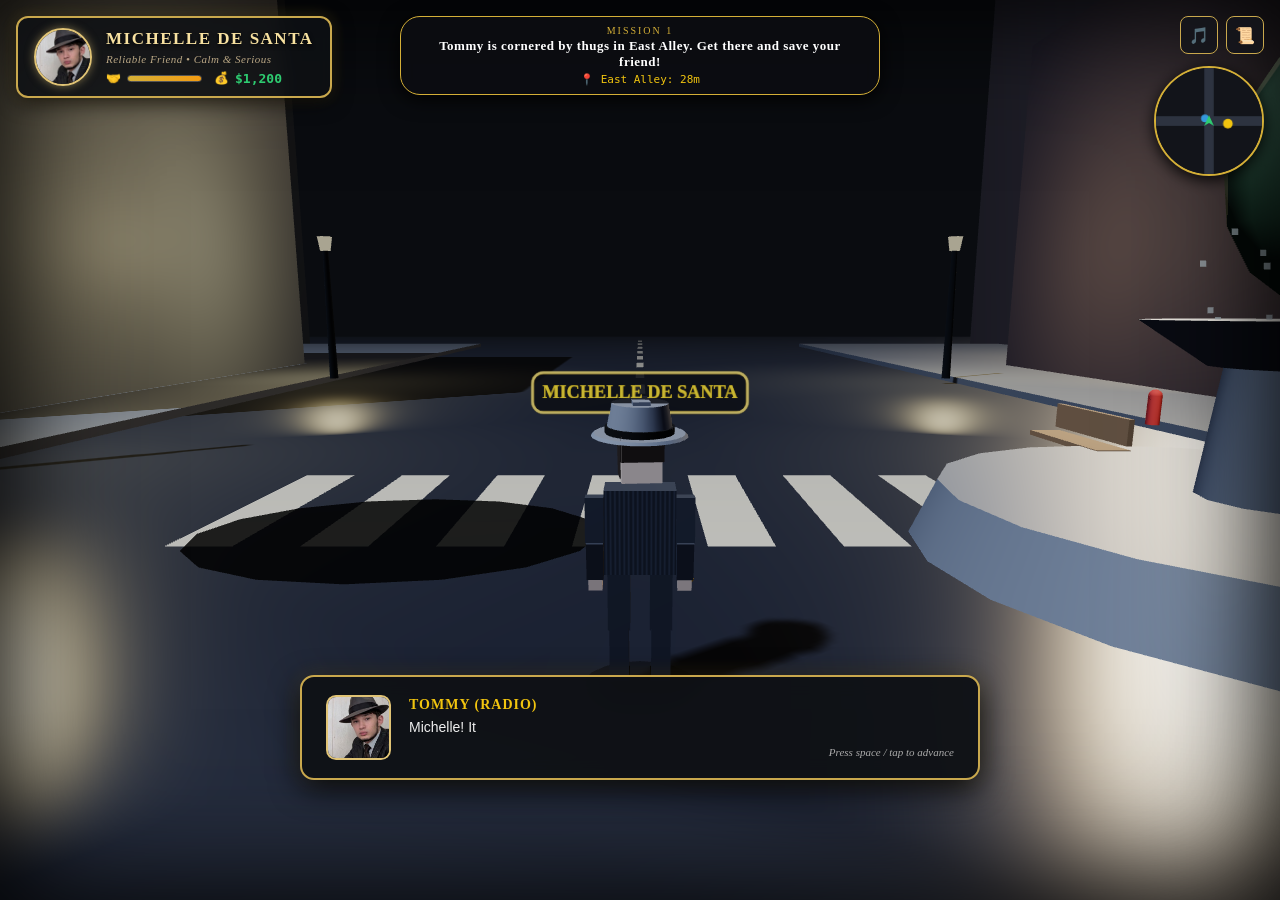
==== index.html @ b55baf25 "Initial commit: Michelle De Santa 3D (macOS, Android APK & Web)" ====
<!DOCTYPE html>
<html lang="en">
<head>
  <meta charset="UTF-8">
  <meta name="viewport" content="width=device-width, initial-scale=1.0, maximum-scale=1.0, user-scalable=no, viewport-fit=cover">
  <meta name="apple-mobile-web-app-capable" content="yes">
  <meta name="apple-mobile-web-app-status-bar-style" content="black-translucent">
  <meta name="theme-color" content="#0d0f12">
  <title>Michelle De Santa 3D — The Syndicate of Loyalty</title>
  <link rel="stylesheet" href="css/game.css">
  <link rel="icon" type="image/png" href="assets/icon.png">
</head>
<body>

  <!-- WebGL Render Canvas -->
  <div id="game-container">
    <canvas id="webgl-canvas"></canvas>
  </div>

  <!-- Film Noir / Bullet Time Vignette -->
  <div id="noir-vignette"></div>

  <!-- Bullet Time Slow-mo Notice -->
  <div id="slowmo-notice">★ CALM & SERIOUS FOCUS ★</div>

  <!-- HUD Interface -->
  <div id="hud">
    <!-- Top Bar -->
    <div class="top-bar">
      <!-- Player Profile Card -->
      <div class="profile-card">
        <div class="avatar-wrapper">
          <img src="assets/michelle_avatar.jpg" alt="Michelle De Santa">
        </div>
        <div class="character-info">
          <div class="char-title">Michelle De Santa</div>
          <div class="char-motto">Reliable Friend • Calm &amp; Serious</div>
          <div class="stats-row">
            <div class="stat-item" title="Loyalty &amp; Respect">
              <span>🤝</span>
              <div class="stat-bar-container">
                <div id="stat-loyalty" class="stat-bar-fill loyalty" style="width: 100%;"></div>
              </div>
            </div>
            <div class="stat-item" title="Not Greedy At All">
              <span>💰</span>
              <span id="stat-cash" class="money-badge">$1,200</span>
            </div>
          </div>
        </div>
      </div>

      <!-- Quick Action Buttons & Minimap -->
      <div class="top-right">
        <div class="quick-buttons">
          <button id="btn-sound" class="icon-btn" title="Toggle Jazz Noir Music &amp; Audio">🎵</button>
          <button id="btn-slide" class="icon-btn" title="View Original Oral Presentation Slide">📜</button>
        </div>

        <div class="minimap-wrapper">
          <canvas id="minimap-canvas"></canvas>
        </div>
      </div>
    </div>

    <!-- Center Mission Objective Banner -->
    <div class="objective-container">
      <div id="objective-tag" class="objective-tag">MISSION 1</div>
      <div id="current-objective" class="objective-text">Tommy is cornered by thugs in East Alley. Save your friend!</div>
      <div id="objective-dist" class="objective-distance">📍 East Alley: 35m</div>
    </div>

    <!-- Context Interaction Hint -->
    <div id="action-hint">[E] Drive De Santa V8</div>

    <!-- Dialogue Box -->
    <div id="dialog-box">
      <div class="dialog-portrait">
        <img id="dialog-avatar" src="assets/michelle_portrait.jpg" alt="Speaker">
      </div>
      <div class="dialog-content">
        <div id="dialog-speaker" class="dialog-speaker">Michelle De Santa</div>
        <div id="dialog-text" class="dialog-text">"You can always count on me in any difficult situation."</div>
        <div class="dialog-prompt">Press space / tap to advance</div>
      </div>
    </div>

    <!-- Car Dashboard (Visible when driving) -->
    <div id="car-hud">
      <div class="car-gauge">
        <div id="gauge-speed" class="gauge-val">0</div>
        <div class="gauge-label">KM/H</div>
      </div>
      <div class="car-gauge">
        <div class="gauge-val" style="color:#2ecc71;">V8</div>
        <div class="gauge-label">ENGINE</div>
      </div>
      <div class="car-gauge">
        <div class="gauge-val" style="color:#d4af37;">[H]</div>
        <div class="gauge-label">HORN</div>
      </div>
    </div>
  </div>

  <!-- Touch / Mobile Controls (Auto-detected or responsive) -->
  <div id="touch-controls">
    <!-- Left Virtual Analog Joystick -->
    <div id="joystick-zone">
      <div id="joystick-knob"></div>
    </div>

    <!-- Right Action Buttons -->
    <div class="touch-action-buttons">
      <div class="touch-btn-row">
        <button id="btn-touch-calm" class="touch-btn" title="Calm Focus">
          <span>🕶️</span>
          <label>Calm</label>
        </button>
        <button id="btn-touch-cash" class="touch-btn" title="Throw Cash (Not Greedy)">
          <span>💵</span>
          <label>Cash</label>
        </button>
      </div>
      <div class="touch-btn-row">
        <button id="btn-touch-punch" class="touch-btn" title="Punch / Horn">
          <span>🥊</span>
          <label>Punch</label>
        </button>
        <button id="btn-touch-jump" class="touch-btn" title="Jump / Handbrake">
          <span>⬆️</span>
          <label>Jump</label>
        </button>
        <button id="btn-touch-drive" class="touch-btn" style="border-color:#2ecc71;" title="Drive / Exit Car">
          <span>🚗</span>
          <label>Drive</label>
        </button>
      </div>
    </div>
  </div>

  <!-- Toast Notifications -->
  <div id="toast">Mission Complete!</div>

  <!-- Original Presentation Slide Modal -->
  <div id="slide-modal">
    <div class="modal-content">
      <div class="modal-header">
        <h3 class="modal-title">Oral Presentation: Michelle De Santa (Original Reference)</h3>
        <button id="modal-close" class="close-btn">&times;</button>
      </div>
      <div class="modal-body">
        <img src="assets/michelle_slide.jpg" alt="Michelle De Santa Oral Presentation">
      </div>
      <div class="modal-footer">
        <strong>Character Lore:</strong> Michelle De Santa is young, medium height, good-looking with short dark hair, small beard, earring, striped suit, tie, grey hat, and a big ring. Very reliable, calm &amp; serious, not greedy at all, interesting and never boring!
      </div>
    </div>
  </div>

  <!-- Scripts -->
  <script src="js/three.min.js"></script>
  <script src="js/audio.js"></script>
  <script src="js/character.js"></script>
  <script src="js/vehicle.js"></script>
  <script src="js/city.js"></script>
  <script src="js/missions.js"></script>
  <script src="js/game.js"></script>
</body>
</html>
---- css/game.css ----
* {
  box-sizing: border-box;
  margin: 0;
  padding: 0;
  user-select: none;
  -webkit-user-select: none;
}

html, body {
  width: 100%;
  height: 100%;
  overflow: hidden;
  background-color: #0d0f12;
  font-family: 'Cinzel', 'Playfair Display', 'Georgia', serif, -apple-system, sans-serif;
  color: #f5eedc;
}

#game-container {
  position: absolute;
  top: 0;
  left: 0;
  width: 100%;
  height: 100%;
  overflow: hidden;
}

#webgl-canvas {
  width: 100%;
  height: 100%;
  display: block;
}

/* Vignette overlay for film noir effect */
#noir-vignette {
  position: absolute;
  top: 0;
  left: 0;
  width: 100%;
  height: 100%;
  pointer-events: none;
  box-shadow: inset 0 0 100px rgba(0, 0, 0, 0.8), inset 0 0 160px rgba(0, 0, 0, 0.6);
  z-index: 10;
  transition: all 0.5s ease;
}

#noir-vignette.calm-focus {
  box-shadow: inset 0 0 140px rgba(218, 165, 32, 0.4), inset 0 0 220px rgba(0, 0, 0, 0.95);
  background: radial-gradient(circle, transparent 60%, rgba(218, 165, 32, 0.15) 100%);
}

/* HUD Overlay */
#hud {
  position: absolute;
  top: 0;
  left: 0;
  width: 100%;
  height: 100%;
  pointer-events: none;
  z-index: 20;
  display: flex;
  flex-direction: column;
  justify-content: space-between;
  padding: 16px;
}

/* Top bar */
.top-bar {
  display: flex;
  justify-content: space-between;
  align-items: flex-start;
  width: 100%;
}

.profile-card {
  display: flex;
  align-items: center;
  gap: 14px;
  background: rgba(14, 16, 20, 0.88);
  border: 2px solid #c9a84d;
  box-shadow: 0 4px 20px rgba(0,0,0,0.8), 0 0 15px rgba(201, 168, 77, 0.25);
  border-radius: 12px;
  padding: 10px 16px;
  backdrop-filter: blur(8px);
  -webkit-backdrop-filter: blur(8px);
}

.avatar-wrapper {
  position: relative;
  width: 58px;
  height: 58px;
  border-radius: 50%;
  border: 2px solid #e0c375;
  overflow: hidden;
  box-shadow: 0 0 10px rgba(224, 195, 117, 0.5);
  flex-shrink: 0;
}

.avatar-wrapper img {
  width: 100%;
  height: 100%;
  object-fit: cover;
}

.character-info {
  display: flex;
  flex-direction: column;
  gap: 4px;
}

.char-title {
  font-size: 17px;
  font-weight: 700;
  letter-spacing: 1.5px;
  color: #f7e1a0;
  text-transform: uppercase;
  text-shadow: 0 2px 4px rgba(0,0,0,0.9);
}

.char-motto {
  font-size: 11px;
  color: #baa785;
  letter-spacing: 0.5px;
  font-style: italic;
}

.stats-row {
  display: flex;
  align-items: center;
  gap: 12px;
  margin-top: 2px;
}

.stat-item {
  display: flex;
  align-items: center;
  gap: 6px;
  font-size: 12px;
  font-weight: bold;
}

.stat-bar-container {
  width: 75px;
  height: 7px;
  background: rgba(40, 40, 45, 0.8);
  border-radius: 4px;
  overflow: hidden;
  border: 1px solid #555;
}

.stat-bar-fill {
  height: 100%;
  width: 100%;
  background: linear-gradient(90deg, #27ae60, #2ecc71);
  transition: width 0.3s ease;
}

.stat-bar-fill.loyalty {
  background: linear-gradient(90deg, #d4af37, #f39c12);
}

.money-badge {
  color: #2ecc71;
  font-family: monospace;
  font-size: 13px;
  font-weight: bold;
}

/* Mission Objective banner in top center */
.objective-container {
  position: absolute;
  left: 50%;
  transform: translateX(-50%);
  top: 16px;
  text-align: center;
  background: rgba(12, 14, 18, 0.92);
  border: 1px solid #d4af37;
  box-shadow: 0 4px 20px rgba(0, 0, 0, 0.9);
  padding: 8px 24px;
  border-radius: 20px;
  backdrop-filter: blur(8px);
  -webkit-backdrop-filter: blur(8px);
  max-width: 480px;
  pointer-events: auto;
}

.objective-tag {
  font-size: 10px;
  letter-spacing: 2px;
  color: #d4af37;
  text-transform: uppercase;
  margin-bottom: 2px;
}

.objective-text {
  font-size: 13px;
  font-weight: 600;
  color: #fff;
  letter-spacing: 0.5px;
}

.objective-distance {
  font-size: 11px;
  color: #f1c40f;
  margin-top: 3px;
  font-family: monospace;
}

/* Top right controls & minimap */
.top-right {
  display: flex;
  flex-direction: column;
  align-items: flex-end;
  gap: 12px;
}

.quick-buttons {
  display: flex;
  gap: 8px;
  pointer-events: auto;
}

.icon-btn {
  background: rgba(20, 22, 28, 0.85);
  border: 1px solid #c9a84d;
  color: #e5c378;
  width: 38px;
  height: 38px;
  border-radius: 8px;
  display: flex;
  align-items: center;
  justify-content: center;
  cursor: pointer;
  font-size: 16px;
  transition: all 0.2s ease;
}

.icon-btn:hover, .icon-btn:active {
  background: #c9a84d;
  color: #121418;
  box-shadow: 0 0 12px rgba(201, 168, 77, 0.6);
  transform: scale(1.05);
}

.minimap-wrapper {
  width: 110px;
  height: 110px;
  border-radius: 50%;
  border: 2px solid #d4af37;
  overflow: hidden;
  box-shadow: 0 4px 15px rgba(0,0,0,0.9);
  background: #14171d;
  position: relative;
}

#minimap-canvas {
  width: 100%;
  height: 100%;
  display: block;
}

/* Center Slow-mo Notice */
#slowmo-notice {
  position: absolute;
  top: 18%;
  left: 50%;
  transform: translateX(-50%);
  font-size: 20px;
  letter-spacing: 4px;
  color: #f1c40f;
  text-shadow: 0 0 15px rgba(241, 196, 15, 0.8);
  font-weight: bold;
  opacity: 0;
  transition: opacity 0.3s;
  pointer-events: none;
}

#slowmo-notice.active {
  opacity: 1;
}

/* Dialog Box */
#dialog-box {
  position: absolute;
  bottom: 120px;
  left: 50%;
  transform: translateX(-50%);
  width: 90%;
  max-width: 680px;
  background: rgba(15, 17, 22, 0.95);
  border: 2px solid #c9a84d;
  border-radius: 14px;
  box-shadow: 0 8px 30px rgba(0,0,0,0.9), 0 0 20px rgba(201, 168, 77, 0.2);
  padding: 18px 24px;
  display: flex;
  gap: 18px;
  align-items: center;
  backdrop-filter: blur(10px);
  -webkit-backdrop-filter: blur(10px);
  pointer-events: auto;
  opacity: 0;
  transform: translate(-50%, 20px);
  transition: opacity 0.3s ease, transform 0.3s ease;
  z-index: 50;
}

#dialog-box.visible {
  opacity: 1;
  transform: translate(-50%, 0);
}

.dialog-portrait {
  width: 65px;
  height: 65px;
  border-radius: 10px;
  border: 2px solid #e0c375;
  overflow: hidden;
  flex-shrink: 0;
}

.dialog-portrait img {
  width: 100%;
  height: 100%;
  object-fit: cover;
}

.dialog-content {
  flex-grow: 1;
}

.dialog-speaker {
  font-size: 14px;
  font-weight: 700;
  letter-spacing: 1px;
  color: #f1c40f;
  margin-bottom: 4px;
  text-transform: uppercase;
}

.dialog-text {
  font-size: 14px;
  line-height: 1.45;
  color: #eee;
  font-family: -apple-system, BlinkMacSystemFont, "Segoe UI", Roboto, sans-serif;
}

.dialog-prompt {
  margin-top: 8px;
  font-size: 11px;
  color: #aaa;
  text-align: right;
  font-style: italic;
}

/* Action hint bar */
#action-hint {
  position: absolute;
  bottom: 85px;
  left: 50%;
  transform: translateX(-50%);
  background: rgba(18, 20, 26, 0.88);
  border: 1px solid #d4af37;
  padding: 6px 18px;
  border-radius: 20px;
  font-size: 13px;
  color: #ffd700;
  letter-spacing: 0.5px;
  pointer-events: none;
  opacity: 0;
  transition: opacity 0.2s ease;
  z-index: 30;
}

#action-hint.visible {
  opacity: 1;
}

/* Vehicle Dashboard Overlay (when in car) */
#car-hud {
  position: absolute;
  bottom: 24px;
  left: 50%;
  transform: translateX(-50%);
  background: rgba(12, 14, 18, 0.9);
  border: 2px solid #c9a84d;
  border-radius: 16px;
  padding: 10px 24px;
  display: none;
  align-items: center;
  gap: 20px;
  box-shadow: 0 4px 20px rgba(0,0,0,0.8);
  pointer-events: auto;
}

#car-hud.visible {
  display: flex;
}

.car-gauge {
  text-align: center;
}

.gauge-val {
  font-size: 22px;
  font-weight: bold;
  font-family: monospace;
  color: #f39c12;
}

.gauge-label {
  font-size: 10px;
  color: #999;
  letter-spacing: 1px;
  text-transform: uppercase;
}

/* Touch / Mobile Controls */
#touch-controls {
  position: absolute;
  bottom: 0;
  left: 0;
  width: 100%;
  height: 100%;
  pointer-events: none;
  z-index: 35;
  display: none;
}

#touch-controls.active {
  display: block;
}

#joystick-zone {
  position: absolute;
  bottom: 30px;
  left: 30px;
  width: 140px;
  height: 140px;
  border-radius: 50%;
  background: rgba(255, 255, 255, 0.08);
  border: 2px solid rgba(212, 175, 55, 0.4);
  pointer-events: auto;
  touch-action: none;
}

#joystick-knob {
  position: absolute;
  top: 50%;
  left: 50%;
  width: 54px;
  height: 54px;
  margin-top: -27px;
  margin-left: -27px;
  border-radius: 50%;
  background: radial-gradient(circle, #e0c375 0%, #a88432 100%);
  box-shadow: 0 0 10px rgba(224, 195, 117, 0.6);
  pointer-events: none;
  transform: translate(0, 0);
}

.touch-action-buttons {
  position: absolute;
  bottom: 30px;
  right: 25px;
  display: flex;
  flex-direction: column;
  gap: 12px;
  pointer-events: auto;
}

.touch-btn-row {
  display: flex;
  gap: 12px;
  justify-content: flex-end;
}

.touch-btn {
  width: 58px;
  height: 58px;
  border-radius: 50%;
  background: rgba(20, 22, 28, 0.85);
  border: 2px solid #d4af37;
  color: #ffd700;
  font-size: 12px;
  font-weight: bold;
  display: flex;
  flex-direction: column;
  align-items: center;
  justify-content: center;
  cursor: pointer;
  box-shadow: 0 4px 12px rgba(0,0,0,0.6);
  transition: transform 0.1s, background 0.1s;
  user-select: none;
  touch-action: manipulation;
}

.touch-btn:active {
  transform: scale(0.92);
  background: #d4af37;
  color: #121418;
}

.touch-btn span {
  font-size: 18px;
  line-height: 1;
}

.touch-btn label {
  font-size: 9px;
  letter-spacing: 0.5px;
  margin-top: 2px;
  cursor: pointer;
}

/* Presentation Slide Modal */
#slide-modal {
  position: absolute;
  top: 0;
  left: 0;
  width: 100%;
  height: 100%;
  background: rgba(0, 0, 0, 0.85);
  backdrop-filter: blur(12px);
  -webkit-backdrop-filter: blur(12px);
  z-index: 100;
  display: none;
  justify-content: center;
  align-items: center;
  padding: 24px;
}

#slide-modal.open {
  display: flex;
}

.modal-content {
  background: #101216;
  border: 2px solid #d4af37;
  border-radius: 16px;
  box-shadow: 0 10px 40px rgba(0, 0, 0, 0.9), 0 0 30px rgba(212, 175, 55, 0.3);
  max-width: 900px;
  width: 100%;
  overflow: hidden;
  position: relative;
}

.modal-header {
  padding: 14px 20px;
  display: flex;
  justify-content: space-between;
  align-items: center;
  border-bottom: 1px solid #333;
  background: #171a20;
}

.modal-title {
  color: #f1c40f;
  font-size: 16px;
  letter-spacing: 1px;
}

.close-btn {
  background: transparent;
  border: none;
  color: #aaa;
  font-size: 24px;
  cursor: pointer;
}

.close-btn:hover {
  color: #fff;
}

.modal-body {
  padding: 16px;
  text-align: center;
}

.modal-body img {
  max-width: 100%;
  height: auto;
  border-radius: 8px;
  border: 1px solid #444;
}

.modal-footer {
  padding: 12px 20px;
  font-size: 13px;
  color: #bbb;
  background: #14161c;
  line-height: 1.5;
  border-top: 1px solid #282b33;
}

/* Floating 3D label marker */
.marker-3d {
  position: absolute;
  transform: translate(-50%, -100%);
  pointer-events: none;
  background: rgba(20, 22, 28, 0.9);
  border: 1px solid #ffd700;
  padding: 4px 10px;
  border-radius: 12px;
  font-size: 11px;
  font-weight: bold;
  color: #fff;
  white-space: nowrap;
  box-shadow: 0 2px 10px rgba(0,0,0,0.8);
  transition: opacity 0.2s;
  z-index: 25;
}

.marker-3d::after {
  content: '';
  position: absolute;
  bottom: -6px;
  left: 50%;
  transform: translateX(-50%);
  border-width: 6px 5px 0 5px;
  border-style: solid;
  border-color: #ffd700 transparent transparent transparent;
}

/* Notifications */
#toast {
  position: absolute;
  top: 80px;
  left: 50%;
  transform: translateX(-50%) translateY(-20px);
  background: rgba(25, 28, 35, 0.95);
  border: 1px solid #2ecc71;
  color: #fff;
  padding: 10px 24px;
  border-radius: 20px;
  font-size: 13px;
  box-shadow: 0 4px 20px rgba(0,0,0,0.8);
  opacity: 0;
  transition: all 0.3s ease;
  pointer-events: none;
  z-index: 90;
}

#toast.show {
  opacity: 1;
  transform: translateX(-50%) translateY(0);
}
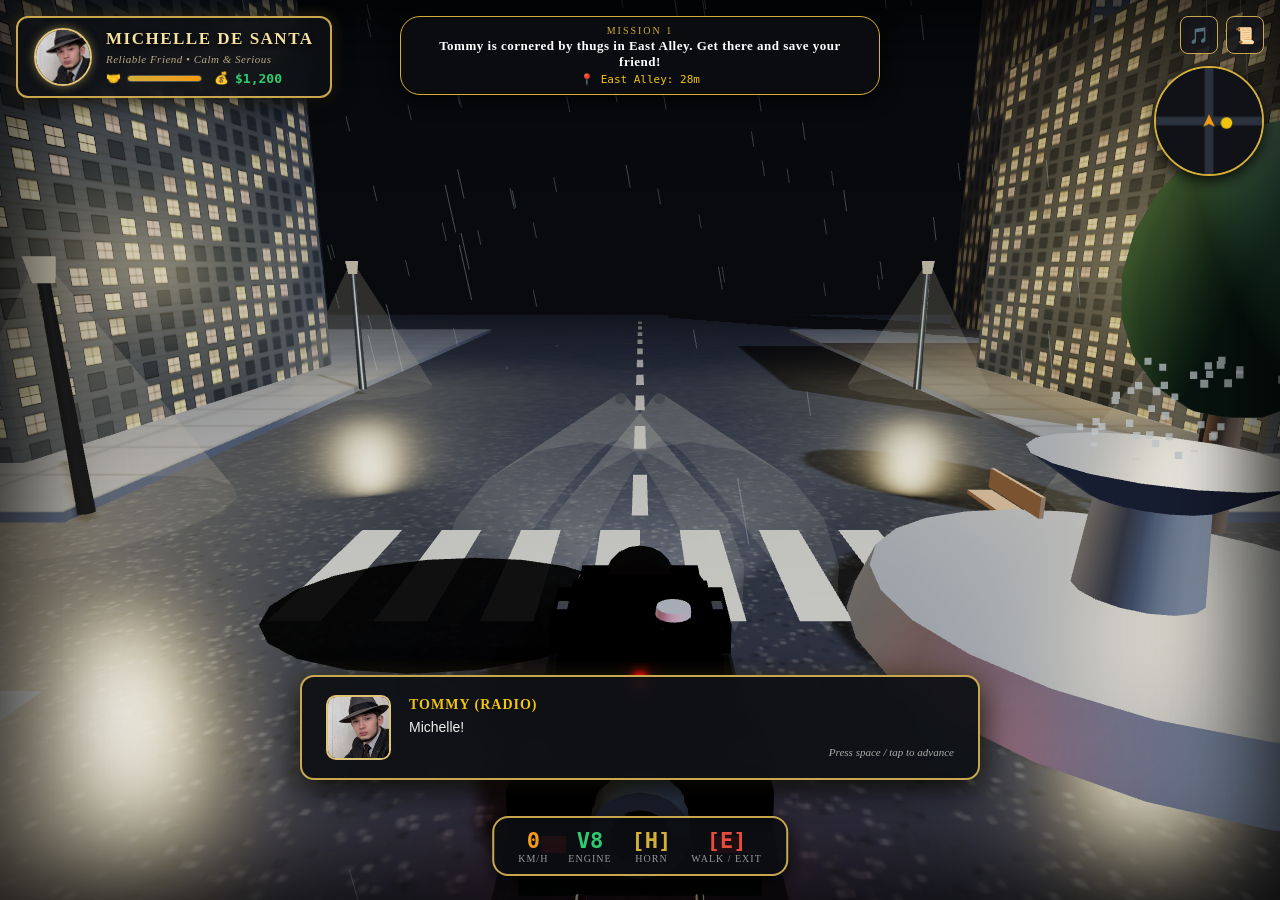
==== commit 65e63417: "v1.0.2: Start directly in V8 Roadster with instant acceleration, visible driver, dynamic speed FOV, " ====
--- a/index.html
+++ b/index.html
@@ -86,7 +86,7 @@
     </div>
 
     <!-- Car Dashboard (Visible when driving) -->
-    <div id="car-hud">
+    <div id="car-hud" class="visible">
       <div class="car-gauge">
         <div id="gauge-speed" class="gauge-val">0</div>
         <div class="gauge-label">KM/H</div>
@@ -98,6 +98,10 @@
       <div class="car-gauge">
         <div class="gauge-val" style="color:#d4af37;">[H]</div>
         <div class="gauge-label">HORN</div>
+      </div>
+      <div class="car-gauge">
+        <div class="gauge-val" style="color:#e74c3c;">[E]</div>
+        <div class="gauge-label">WALK / EXIT</div>
       </div>
     </div>
   </div>
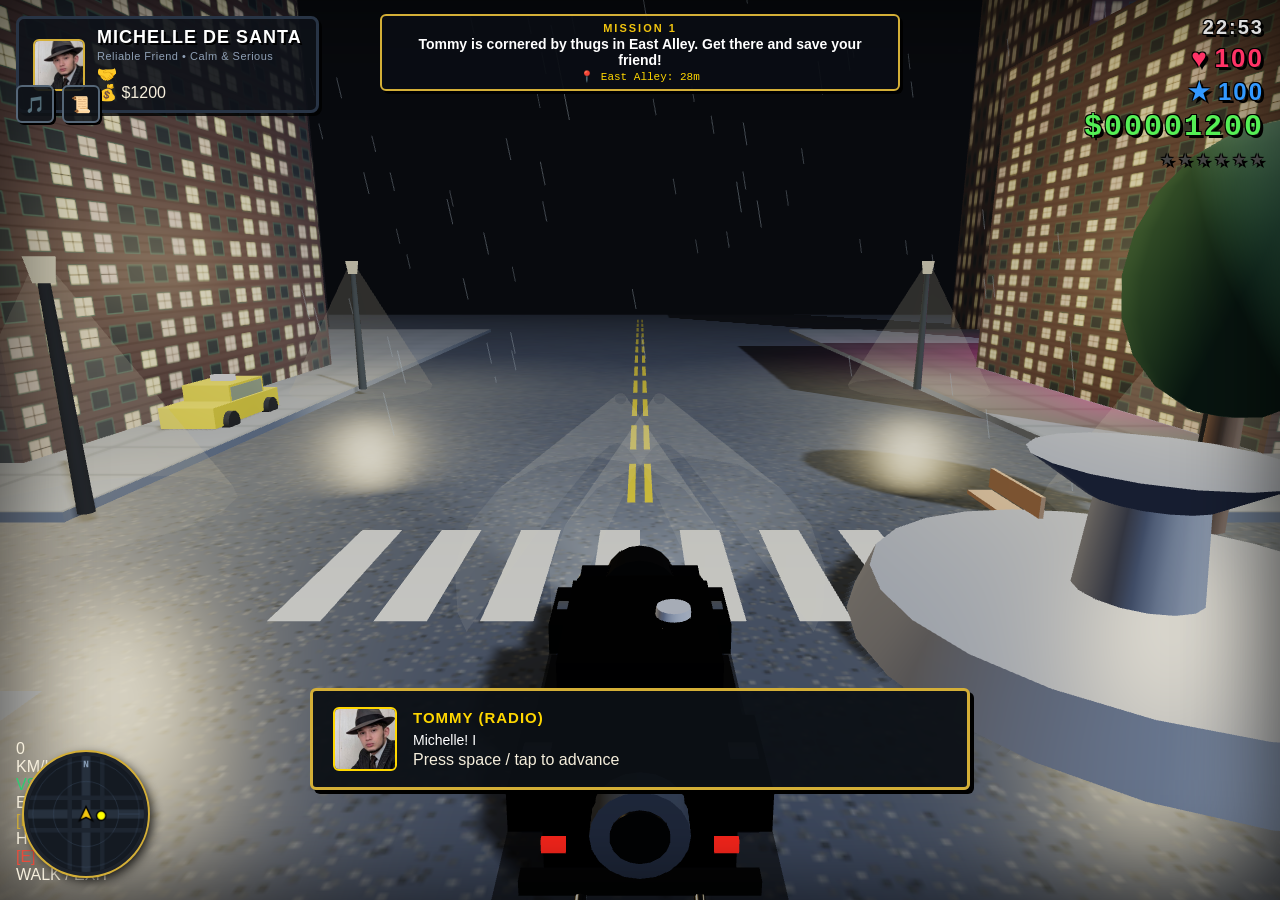
==== commit e5aed69e: "v1.0.3: GTA 3 visual overhaul & fix car enter/exit freeze" ====
--- a/index.html
+++ b/index.html
@@ -50,17 +50,45 @@
         </div>
       </div>
 
-      <!-- Quick Action Buttons & Minimap -->
-      <div class="top-right">
-        <div class="quick-buttons">
-          <button id="btn-sound" class="icon-btn" title="Toggle Jazz Noir Music &amp; Audio">🎵</button>
-          <button id="btn-slide" class="icon-btn" title="View Original Oral Presentation Slide">📜</button>
+      <!-- Top Right: GTA 3 Stats Cluster -->
+      <div class="gta-stats-cluster">
+        <div id="gta-clock" class="gta-time">22:45</div>
+        <div class="gta-health"><span style="color:#ff3366;">♥</span> <span id="hud-health-val">100</span></div>
+        <div class="gta-armor"><span style="color:#3399ff;">★</span> <span id="hud-armor-val">100</span></div>
+        <div id="hud-cash-val" class="gta-cash">$00001200</div>
+        <div class="gta-stars">
+          <span class="star">★</span>
+          <span class="star">★</span>
+          <span class="star">★</span>
+          <span class="star">★</span>
+          <span class="star">★</span>
+          <span class="star">★</span>
         </div>
-
-        <div class="minimap-wrapper">
-          <canvas id="minimap-canvas"></canvas>
-        </div>
-      </div>
+      </div>
+    </div>
+
+    <!-- Quick Action Buttons -->
+    <div class="quick-buttons">
+      <button id="btn-sound" class="icon-btn" title="Toggle Radio / Audio">🎵</button>
+      <button id="btn-slide" class="icon-btn" title="View Original Oral Presentation Slide">📜</button>
+    </div>
+
+    <!-- GTA 3 Circular Radar Minimap -->
+    <div class="minimap-wrapper">
+      <canvas id="minimap-canvas"></canvas>
+    </div>
+
+    <!-- GTA 3 Vehicle Slide-in Name Banner -->
+    <div id="car-name-banner">
+      <div class="car-title-text" id="car-banner-title">DE SANTA ROADSTER</div>
+      <div class="car-speed-text" id="car-banner-speed">KM/H: 0</div>
+    </div>
+
+    <!-- GTA 3 Mission Passed Banner -->
+    <div id="mission-passed-banner">
+      <div class="passed-title">MISSION PASSED!</div>
+      <div class="passed-reward" id="passed-reward-text">+$500</div>
+      <div class="passed-respect">RESPECT + LOYALTY</div>
     </div>
 
     <!-- Center Mission Objective Banner -->
--- a/css/game.css
+++ b/css/game.css
@@ -1,3 +1,5 @@
+/* Michelle De Santa 3D - GTA 3 Visual Theme & HUD */
+
 * {
   box-sizing: border-box;
   margin: 0;
@@ -10,8 +12,8 @@
   width: 100%;
   height: 100%;
   overflow: hidden;
-  background-color: #0d0f12;
-  font-family: 'Cinzel', 'Playfair Display', 'Georgia', serif, -apple-system, sans-serif;
+  background-color: #121820; /* Slate-blue Portland fog */
+  font-family: 'Pricedown', 'Impact', 'Arial Black', -apple-system, sans-serif;
   color: #f5eedc;
 }
 
@@ -30,7 +32,7 @@
   display: block;
 }
 
-/* Vignette overlay for film noir effect */
+/* Subtle Film Noir / CRT scanline overlay */
 #noir-vignette {
   position: absolute;
   top: 0;
@@ -38,17 +40,37 @@
   width: 100%;
   height: 100%;
   pointer-events: none;
-  box-shadow: inset 0 0 100px rgba(0, 0, 0, 0.8), inset 0 0 160px rgba(0, 0, 0, 0.6);
+  box-shadow: inset 0 0 100px rgba(0, 0, 0, 0.75);
   z-index: 10;
-  transition: all 0.5s ease;
+  transition: all 0.4s ease;
 }
 
 #noir-vignette.calm-focus {
-  box-shadow: inset 0 0 140px rgba(218, 165, 32, 0.4), inset 0 0 220px rgba(0, 0, 0, 0.95);
-  background: radial-gradient(circle, transparent 60%, rgba(218, 165, 32, 0.15) 100%);
-}
-
-/* HUD Overlay */
+  box-shadow: inset 0 0 160px rgba(218, 165, 32, 0.5), inset 0 0 240px rgba(0, 0, 0, 0.95);
+  background: radial-gradient(circle, transparent 55%, rgba(218, 165, 32, 0.2) 100%);
+}
+
+#slowmo-notice {
+  position: absolute;
+  top: 20%;
+  left: 50%;
+  transform: translateX(-50%);
+  font-size: 24px;
+  letter-spacing: 4px;
+  color: #f1c40f;
+  text-shadow: 2px 2px 0 #000, 0 0 15px rgba(241, 196, 15, 0.9);
+  font-weight: 900;
+  opacity: 0;
+  transition: opacity 0.3s;
+  pointer-events: none;
+  text-transform: uppercase;
+}
+
+#slowmo-notice.active {
+  opacity: 1;
+}
+
+/* GTA 3 HUD OVERLAY */
 #hud {
   position: absolute;
   top: 0;
@@ -63,7 +85,7 @@
   padding: 16px;
 }
 
-/* Top bar */
+/* TOP BAR */
 .top-bar {
   display: flex;
   justify-content: space-between;
@@ -71,27 +93,24 @@
   width: 100%;
 }
 
+/* GTA 3 Profile & Weapon/Badge Box */
 .profile-card {
   display: flex;
   align-items: center;
-  gap: 14px;
-  background: rgba(14, 16, 20, 0.88);
-  border: 2px solid #c9a84d;
-  box-shadow: 0 4px 20px rgba(0,0,0,0.8), 0 0 15px rgba(201, 168, 77, 0.25);
-  border-radius: 12px;
-  padding: 10px 16px;
-  backdrop-filter: blur(8px);
-  -webkit-backdrop-filter: blur(8px);
+  gap: 12px;
+  background: rgba(14, 18, 24, 0.88);
+  border: 3px solid #283445;
+  border-radius: 8px;
+  padding: 8px 14px;
+  box-shadow: 3px 3px 0 rgba(0,0,0,0.8);
 }
 
 .avatar-wrapper {
-  position: relative;
-  width: 58px;
-  height: 58px;
-  border-radius: 50%;
-  border: 2px solid #e0c375;
+  width: 52px;
+  height: 52px;
+  border-radius: 6px;
+  border: 2px solid #d4af37;
   overflow: hidden;
-  box-shadow: 0 0 10px rgba(224, 195, 117, 0.5);
   flex-shrink: 0;
 }
 
@@ -104,152 +123,166 @@
 .character-info {
   display: flex;
   flex-direction: column;
-  gap: 4px;
+  gap: 2px;
 }
 
 .char-title {
-  font-size: 17px;
-  font-weight: 700;
-  letter-spacing: 1.5px;
-  color: #f7e1a0;
+  font-size: 18px;
+  font-weight: 900;
+  letter-spacing: 1px;
+  color: #fff;
+  text-shadow: 2px 2px 0 #000;
   text-transform: uppercase;
-  text-shadow: 0 2px 4px rgba(0,0,0,0.9);
 }
 
 .char-motto {
   font-size: 11px;
-  color: #baa785;
+  color: #8fa0b5;
+  font-family: -apple-system, sans-serif;
   letter-spacing: 0.5px;
-  font-style: italic;
-}
-
-.stats-row {
-  display: flex;
-  align-items: center;
-  gap: 12px;
+}
+
+/* TOP RIGHT: ICONIC GTA 3 STATS CLUSTER */
+.gta-stats-cluster {
+  display: flex;
+  flex-direction: column;
+  align-items: flex-end;
+  gap: 4px;
+  text-shadow: 3px 3px 0 #000, -1px -1px 0 #000, 1px -1px 0 #000, -1px 1px 0 #000;
+}
+
+.gta-time {
+  font-size: 20px;
+  font-weight: 900;
+  color: #dcdcdc;
+  letter-spacing: 2px;
+}
+
+.gta-health {
+  font-size: 26px;
+  font-weight: 900;
+  color: #ff3366; /* GTA 3 pink-red health */
+  letter-spacing: 2px;
+  display: flex;
+  align-items: center;
+  gap: 6px;
+}
+
+.gta-armor {
+  font-size: 24px;
+  font-weight: 900;
+  color: #3399ff; /* GTA 3 blue armor / respect */
+  letter-spacing: 2px;
+  display: flex;
+  align-items: center;
+  gap: 6px;
+}
+
+.gta-cash {
+  font-size: 30px;
+  font-weight: 900;
+  color: #55ee55; /* GTA 3 green money font */
+  letter-spacing: 2px;
+  font-family: 'Impact', 'Arial Black', monospace;
+}
+
+.gta-stars {
+  display: flex;
+  gap: 4px;
   margin-top: 2px;
 }
 
-.stat-item {
-  display: flex;
-  align-items: center;
-  gap: 6px;
-  font-size: 12px;
-  font-weight: bold;
-}
-
-.stat-bar-container {
-  width: 75px;
-  height: 7px;
-  background: rgba(40, 40, 45, 0.8);
-  border-radius: 4px;
-  overflow: hidden;
-  border: 1px solid #555;
-}
-
-.stat-bar-fill {
-  height: 100%;
-  width: 100%;
-  background: linear-gradient(90deg, #27ae60, #2ecc71);
-  transition: width 0.3s ease;
-}
-
-.stat-bar-fill.loyalty {
-  background: linear-gradient(90deg, #d4af37, #f39c12);
-}
-
-.money-badge {
-  color: #2ecc71;
-  font-family: monospace;
-  font-size: 13px;
-  font-weight: bold;
-}
-
-/* Mission Objective banner in top center */
+.star {
+  font-size: 16px;
+  color: #444;
+}
+
+.star.lit {
+  color: #ffd700;
+  text-shadow: 0 0 8px #ffd700;
+}
+
+/* TOP CENTER OBJECTIVE BANNER */
 .objective-container {
   position: absolute;
   left: 50%;
   transform: translateX(-50%);
-  top: 16px;
+  top: 14px;
   text-align: center;
-  background: rgba(12, 14, 18, 0.92);
-  border: 1px solid #d4af37;
-  box-shadow: 0 4px 20px rgba(0, 0, 0, 0.9);
-  padding: 8px 24px;
-  border-radius: 20px;
-  backdrop-filter: blur(8px);
-  -webkit-backdrop-filter: blur(8px);
-  max-width: 480px;
+  background: rgba(10, 14, 20, 0.92);
+  border: 2px solid #d4af37;
+  padding: 6px 22px;
+  border-radius: 6px;
+  box-shadow: 3px 3px 0 #000;
+  max-width: 520px;
   pointer-events: auto;
 }
 
 .objective-tag {
-  font-size: 10px;
-  letter-spacing: 2px;
-  color: #d4af37;
+  font-size: 11px;
+  letter-spacing: 2px;
+  color: #f1c40f;
   text-transform: uppercase;
-  margin-bottom: 2px;
+  font-weight: 900;
 }
 
 .objective-text {
-  font-size: 13px;
-  font-weight: 600;
+  font-size: 14px;
+  font-weight: bold;
   color: #fff;
-  letter-spacing: 0.5px;
+  font-family: -apple-system, sans-serif;
+  margin-top: 2px;
 }
 
 .objective-distance {
   font-size: 11px;
-  color: #f1c40f;
-  margin-top: 3px;
+  color: #ffd700;
+  margin-top: 2px;
   font-family: monospace;
 }
 
-/* Top right controls & minimap */
-.top-right {
-  display: flex;
-  flex-direction: column;
-  align-items: flex-end;
-  gap: 12px;
-}
-
+/* Quick Action Buttons */
 .quick-buttons {
+  position: absolute;
+  top: 85px;
+  left: 16px;
   display: flex;
   gap: 8px;
   pointer-events: auto;
 }
 
 .icon-btn {
-  background: rgba(20, 22, 28, 0.85);
-  border: 1px solid #c9a84d;
-  color: #e5c378;
+  background: rgba(16, 20, 26, 0.9);
+  border: 2px solid #556677;
+  color: #ffd700;
   width: 38px;
   height: 38px;
-  border-radius: 8px;
+  border-radius: 6px;
   display: flex;
   align-items: center;
   justify-content: center;
   cursor: pointer;
   font-size: 16px;
-  transition: all 0.2s ease;
-}
-
-.icon-btn:hover, .icon-btn:active {
-  background: #c9a84d;
-  color: #121418;
-  box-shadow: 0 0 12px rgba(201, 168, 77, 0.6);
-  transform: scale(1.05);
-}
-
+  box-shadow: 2px 2px 0 #000;
+}
+
+.icon-btn:hover {
+  background: #253345;
+}
+
+/* BOTTOM LEFT: GTA 3 CIRCULAR RADAR MINIMAP */
 .minimap-wrapper {
-  width: 110px;
-  height: 110px;
+  position: absolute;
+  bottom: 24px;
+  left: 24px;
+  width: 124px;
+  height: 124px;
   border-radius: 50%;
-  border: 2px solid #d4af37;
+  border: 4px solid #1c222b;
   overflow: hidden;
-  box-shadow: 0 4px 15px rgba(0,0,0,0.9);
+  box-shadow: 0 0 0 2px #d4af37, 4px 4px 12px rgba(0,0,0,0.9);
   background: #14171d;
-  position: relative;
+  pointer-events: auto;
 }
 
 #minimap-canvas {
@@ -258,47 +291,128 @@
   display: block;
 }
 
-/* Center Slow-mo Notice */
-#slowmo-notice {
-  position: absolute;
-  top: 18%;
+/* GTA 3 VEHICLE NAME BANNER (Slides in when driving) */
+#car-name-banner {
+  position: absolute;
+  bottom: 30px;
+  right: 30px;
+  text-align: right;
+  opacity: 0;
+  transform: translateX(40px);
+  transition: all 0.4s ease;
+  pointer-events: none;
+}
+
+#car-name-banner.visible {
+  opacity: 1;
+  transform: translateX(0);
+}
+
+.car-title-text {
+  font-size: 28px;
+  font-weight: 900;
+  color: #fff;
+  letter-spacing: 2px;
+  text-shadow: 3px 3px 0 #000, -1px -1px 0 #000, 1px -1px 0 #000, -1px 1px 0 #000;
+  text-transform: uppercase;
+}
+
+.car-speed-text {
+  font-size: 16px;
+  font-weight: bold;
+  color: #f1c40f;
+  text-shadow: 2px 2px 0 #000;
+  font-family: monospace;
+}
+
+/* GTA 3 MISSION PASSED BANNER */
+#mission-passed-banner {
+  position: absolute;
+  top: 35%;
+  left: 50%;
+  transform: translate(-50%, -50%) scale(0.8);
+  text-align: center;
+  pointer-events: none;
+  opacity: 0;
+  transition: all 0.5s cubic-bezier(0.175, 0.885, 0.32, 1.275);
+  z-index: 80;
+}
+
+#mission-passed-banner.show {
+  opacity: 1;
+  transform: translate(-50%, -50%) scale(1.0);
+}
+
+.passed-title {
+  font-size: 54px;
+  font-weight: 900;
+  color: #f1c40f;
+  letter-spacing: 4px;
+  text-shadow: 4px 4px 0 #000, -2px -2px 0 #000, 2px -2px 0 #000, -2px 2px 0 #000;
+  text-transform: uppercase;
+}
+
+.passed-reward {
+  font-size: 28px;
+  font-weight: 900;
+  color: #55ee55;
+  letter-spacing: 2px;
+  text-shadow: 3px 3px 0 #000;
+  margin-top: 4px;
+}
+
+.passed-respect {
+  font-size: 20px;
+  font-weight: bold;
+  color: #3399ff;
+  letter-spacing: 2px;
+  text-shadow: 2px 2px 0 #000;
+  margin-top: 2px;
+}
+
+/* Action Hint Bar */
+#action-hint {
+  position: absolute;
+  bottom: 85px;
   left: 50%;
   transform: translateX(-50%);
-  font-size: 20px;
-  letter-spacing: 4px;
-  color: #f1c40f;
-  text-shadow: 0 0 15px rgba(241, 196, 15, 0.8);
+  background: rgba(18, 22, 28, 0.92);
+  border: 2px solid #d4af37;
+  padding: 6px 18px;
+  border-radius: 4px;
+  font-size: 14px;
   font-weight: bold;
+  color: #ffd700;
+  box-shadow: 2px 2px 0 #000;
+  pointer-events: none;
   opacity: 0;
-  transition: opacity 0.3s;
-  pointer-events: none;
-}
-
-#slowmo-notice.active {
+  transition: opacity 0.2s ease;
+  z-index: 30;
+}
+
+#action-hint.visible {
   opacity: 1;
 }
 
-/* Dialog Box */
+/* Dialogue Box (GTA 3 Pager / Cutscene Style) */
 #dialog-box {
   position: absolute;
-  bottom: 120px;
+  bottom: 110px;
   left: 50%;
   transform: translateX(-50%);
   width: 90%;
-  max-width: 680px;
-  background: rgba(15, 17, 22, 0.95);
-  border: 2px solid #c9a84d;
-  border-radius: 14px;
-  box-shadow: 0 8px 30px rgba(0,0,0,0.9), 0 0 20px rgba(201, 168, 77, 0.2);
-  padding: 18px 24px;
-  display: flex;
-  gap: 18px;
-  align-items: center;
-  backdrop-filter: blur(10px);
-  -webkit-backdrop-filter: blur(10px);
+  max-width: 660px;
+  background: rgba(12, 16, 22, 0.95);
+  border: 3px solid #d4af37;
+  border-radius: 6px;
+  box-shadow: 4px 4px 0 #000;
+  padding: 16px 20px;
+  display: flex;
+  gap: 16px;
+  align-items: center;
   pointer-events: auto;
   opacity: 0;
-  transform: translate(-50%, 20px);
+  transform: translate(-50%, 15px);
   transition: opacity 0.3s ease, transform 0.3s ease;
   z-index: 50;
 }
@@ -309,10 +423,10 @@
 }
 
 .dialog-portrait {
-  width: 65px;
-  height: 65px;
-  border-radius: 10px;
-  border: 2px solid #e0c375;
+  width: 64px;
+  height: 64px;
+  border-radius: 6px;
+  border: 2px solid #ffd700;
   overflow: hidden;
   flex-shrink: 0;
 }
@@ -323,15 +437,11 @@
   object-fit: cover;
 }
 
-.dialog-content {
-  flex-grow: 1;
-}
-
 .dialog-speaker {
-  font-size: 14px;
-  font-weight: 700;
+  font-size: 15px;
+  font-weight: 900;
   letter-spacing: 1px;
-  color: #f1c40f;
+  color: #ffd700;
   margin-bottom: 4px;
   text-transform: uppercase;
 }
@@ -339,81 +449,11 @@
 .dialog-text {
   font-size: 14px;
   line-height: 1.45;
-  color: #eee;
-  font-family: -apple-system, BlinkMacSystemFont, "Segoe UI", Roboto, sans-serif;
-}
-
-.dialog-prompt {
-  margin-top: 8px;
-  font-size: 11px;
-  color: #aaa;
-  text-align: right;
-  font-style: italic;
-}
-
-/* Action hint bar */
-#action-hint {
-  position: absolute;
-  bottom: 85px;
-  left: 50%;
-  transform: translateX(-50%);
-  background: rgba(18, 20, 26, 0.88);
-  border: 1px solid #d4af37;
-  padding: 6px 18px;
-  border-radius: 20px;
-  font-size: 13px;
-  color: #ffd700;
-  letter-spacing: 0.5px;
-  pointer-events: none;
-  opacity: 0;
-  transition: opacity 0.2s ease;
-  z-index: 30;
-}
-
-#action-hint.visible {
-  opacity: 1;
-}
-
-/* Vehicle Dashboard Overlay (when in car) */
-#car-hud {
-  position: absolute;
-  bottom: 24px;
-  left: 50%;
-  transform: translateX(-50%);
-  background: rgba(12, 14, 18, 0.9);
-  border: 2px solid #c9a84d;
-  border-radius: 16px;
-  padding: 10px 24px;
-  display: none;
-  align-items: center;
-  gap: 20px;
-  box-shadow: 0 4px 20px rgba(0,0,0,0.8);
-  pointer-events: auto;
-}
-
-#car-hud.visible {
-  display: flex;
-}
-
-.car-gauge {
-  text-align: center;
-}
-
-.gauge-val {
-  font-size: 22px;
-  font-weight: bold;
-  font-family: monospace;
-  color: #f39c12;
-}
-
-.gauge-label {
-  font-size: 10px;
-  color: #999;
-  letter-spacing: 1px;
-  text-transform: uppercase;
-}
-
-/* Touch / Mobile Controls */
+  color: #fff;
+  font-family: -apple-system, sans-serif;
+}
+
+/* Mobile Touch Controls */
 #touch-controls {
   position: absolute;
   bottom: 0;
@@ -433,11 +473,11 @@
   position: absolute;
   bottom: 30px;
   left: 30px;
-  width: 140px;
-  height: 140px;
+  width: 130px;
+  height: 130px;
   border-radius: 50%;
   background: rgba(255, 255, 255, 0.08);
-  border: 2px solid rgba(212, 175, 55, 0.4);
+  border: 3px solid rgba(212, 175, 55, 0.5);
   pointer-events: auto;
   touch-action: none;
 }
@@ -446,57 +486,54 @@
   position: absolute;
   top: 50%;
   left: 50%;
-  width: 54px;
-  height: 54px;
-  margin-top: -27px;
-  margin-left: -27px;
+  width: 50px;
+  height: 50px;
+  margin-top: -25px;
+  margin-left: -25px;
   border-radius: 50%;
-  background: radial-gradient(circle, #e0c375 0%, #a88432 100%);
-  box-shadow: 0 0 10px rgba(224, 195, 117, 0.6);
-  pointer-events: none;
-  transform: translate(0, 0);
+  background: #f1c40f;
+  box-shadow: 0 0 10px rgba(241, 196, 15, 0.7);
+  pointer-events: none;
 }
 
 .touch-action-buttons {
   position: absolute;
-  bottom: 30px;
-  right: 25px;
+  bottom: 25px;
+  right: 20px;
   display: flex;
   flex-direction: column;
-  gap: 12px;
+  gap: 10px;
   pointer-events: auto;
 }
 
 .touch-btn-row {
   display: flex;
-  gap: 12px;
+  gap: 10px;
   justify-content: flex-end;
 }
 
 .touch-btn {
-  width: 58px;
-  height: 58px;
+  width: 56px;
+  height: 56px;
   border-radius: 50%;
-  background: rgba(20, 22, 28, 0.85);
+  background: rgba(16, 20, 26, 0.88);
   border: 2px solid #d4af37;
   color: #ffd700;
-  font-size: 12px;
-  font-weight: bold;
+  font-size: 11px;
+  font-weight: 900;
   display: flex;
   flex-direction: column;
   align-items: center;
   justify-content: center;
   cursor: pointer;
-  box-shadow: 0 4px 12px rgba(0,0,0,0.6);
-  transition: transform 0.1s, background 0.1s;
-  user-select: none;
+  box-shadow: 2px 2px 0 #000;
   touch-action: manipulation;
 }
 
 .touch-btn:active {
+  background: #d4af37;
+  color: #111;
   transform: scale(0.92);
-  background: #d4af37;
-  color: #121418;
 }
 
 .touch-btn span {
@@ -506,8 +543,7 @@
 
 .touch-btn label {
   font-size: 9px;
-  letter-spacing: 0.5px;
-  margin-top: 2px;
+  margin-top: 1px;
   cursor: pointer;
 }
 
@@ -518,9 +554,9 @@
   left: 0;
   width: 100%;
   height: 100%;
-  background: rgba(0, 0, 0, 0.85);
-  backdrop-filter: blur(12px);
-  -webkit-backdrop-filter: blur(12px);
+  background: rgba(0, 0, 0, 0.88);
+  backdrop-filter: blur(10px);
+  -webkit-backdrop-filter: blur(10px);
   z-index: 100;
   display: none;
   justify-content: center;
@@ -533,28 +569,27 @@
 }
 
 .modal-content {
-  background: #101216;
-  border: 2px solid #d4af37;
-  border-radius: 16px;
-  box-shadow: 0 10px 40px rgba(0, 0, 0, 0.9), 0 0 30px rgba(212, 175, 55, 0.3);
-  max-width: 900px;
+  background: #10141c;
+  border: 3px solid #d4af37;
+  border-radius: 8px;
+  max-width: 880px;
   width: 100%;
   overflow: hidden;
-  position: relative;
+  box-shadow: 6px 6px 0 #000;
 }
 
 .modal-header {
-  padding: 14px 20px;
+  padding: 12px 18px;
   display: flex;
   justify-content: space-between;
   align-items: center;
-  border-bottom: 1px solid #333;
-  background: #171a20;
+  border-bottom: 2px solid #283445;
+  background: #18202c;
 }
 
 .modal-title {
   color: #f1c40f;
-  font-size: 16px;
+  font-size: 17px;
   letter-spacing: 1px;
 }
 
@@ -566,10 +601,6 @@
   cursor: pointer;
 }
 
-.close-btn:hover {
-  color: #fff;
-}
-
 .modal-body {
   padding: 16px;
   text-align: center;
@@ -578,61 +609,30 @@
 .modal-body img {
   max-width: 100%;
   height: auto;
-  border-radius: 8px;
   border: 1px solid #444;
 }
 
 .modal-footer {
-  padding: 12px 20px;
-  font-size: 13px;
-  color: #bbb;
-  background: #14161c;
-  line-height: 1.5;
-  border-top: 1px solid #282b33;
-}
-
-/* Floating 3D label marker */
-.marker-3d {
-  position: absolute;
-  transform: translate(-50%, -100%);
-  pointer-events: none;
-  background: rgba(20, 22, 28, 0.9);
-  border: 1px solid #ffd700;
-  padding: 4px 10px;
-  border-radius: 12px;
-  font-size: 11px;
-  font-weight: bold;
-  color: #fff;
-  white-space: nowrap;
-  box-shadow: 0 2px 10px rgba(0,0,0,0.8);
-  transition: opacity 0.2s;
-  z-index: 25;
-}
-
-.marker-3d::after {
-  content: '';
-  position: absolute;
-  bottom: -6px;
-  left: 50%;
-  transform: translateX(-50%);
-  border-width: 6px 5px 0 5px;
-  border-style: solid;
-  border-color: #ffd700 transparent transparent transparent;
-}
-
-/* Notifications */
+  padding: 10px 18px;
+  font-size: 12px;
+  color: #aaa;
+  background: #141822;
+  font-family: -apple-system, sans-serif;
+}
+
 #toast {
   position: absolute;
-  top: 80px;
+  top: 75px;
   left: 50%;
   transform: translateX(-50%) translateY(-20px);
-  background: rgba(25, 28, 35, 0.95);
-  border: 1px solid #2ecc71;
+  background: rgba(16, 22, 30, 0.95);
+  border: 2px solid #2ecc71;
   color: #fff;
-  padding: 10px 24px;
-  border-radius: 20px;
+  padding: 8px 20px;
+  border-radius: 4px;
   font-size: 13px;
-  box-shadow: 0 4px 20px rgba(0,0,0,0.8);
+  font-weight: bold;
+  box-shadow: 2px 2px 0 #000;
   opacity: 0;
   transition: all 0.3s ease;
   pointer-events: none;
@@ -643,3 +643,34 @@
   opacity: 1;
   transform: translateX(-50%) translateY(0);
 }
+
+@media (max-width: 768px) {
+  .minimap-wrapper {
+    bottom: 165px;
+    left: 18px;
+    width: 95px;
+    height: 95px;
+  }
+  .gta-cash {
+    font-size: 22px;
+  }
+  .gta-health, .gta-armor {
+    font-size: 18px;
+  }
+  .gta-time {
+    font-size: 16px;
+  }
+  .profile-card {
+    padding: 6px 10px;
+  }
+  .avatar-wrapper {
+    width: 40px;
+    height: 40px;
+  }
+  .char-title {
+    font-size: 14px;
+  }
+  .char-motto {
+    font-size: 9px;
+  }
+}
